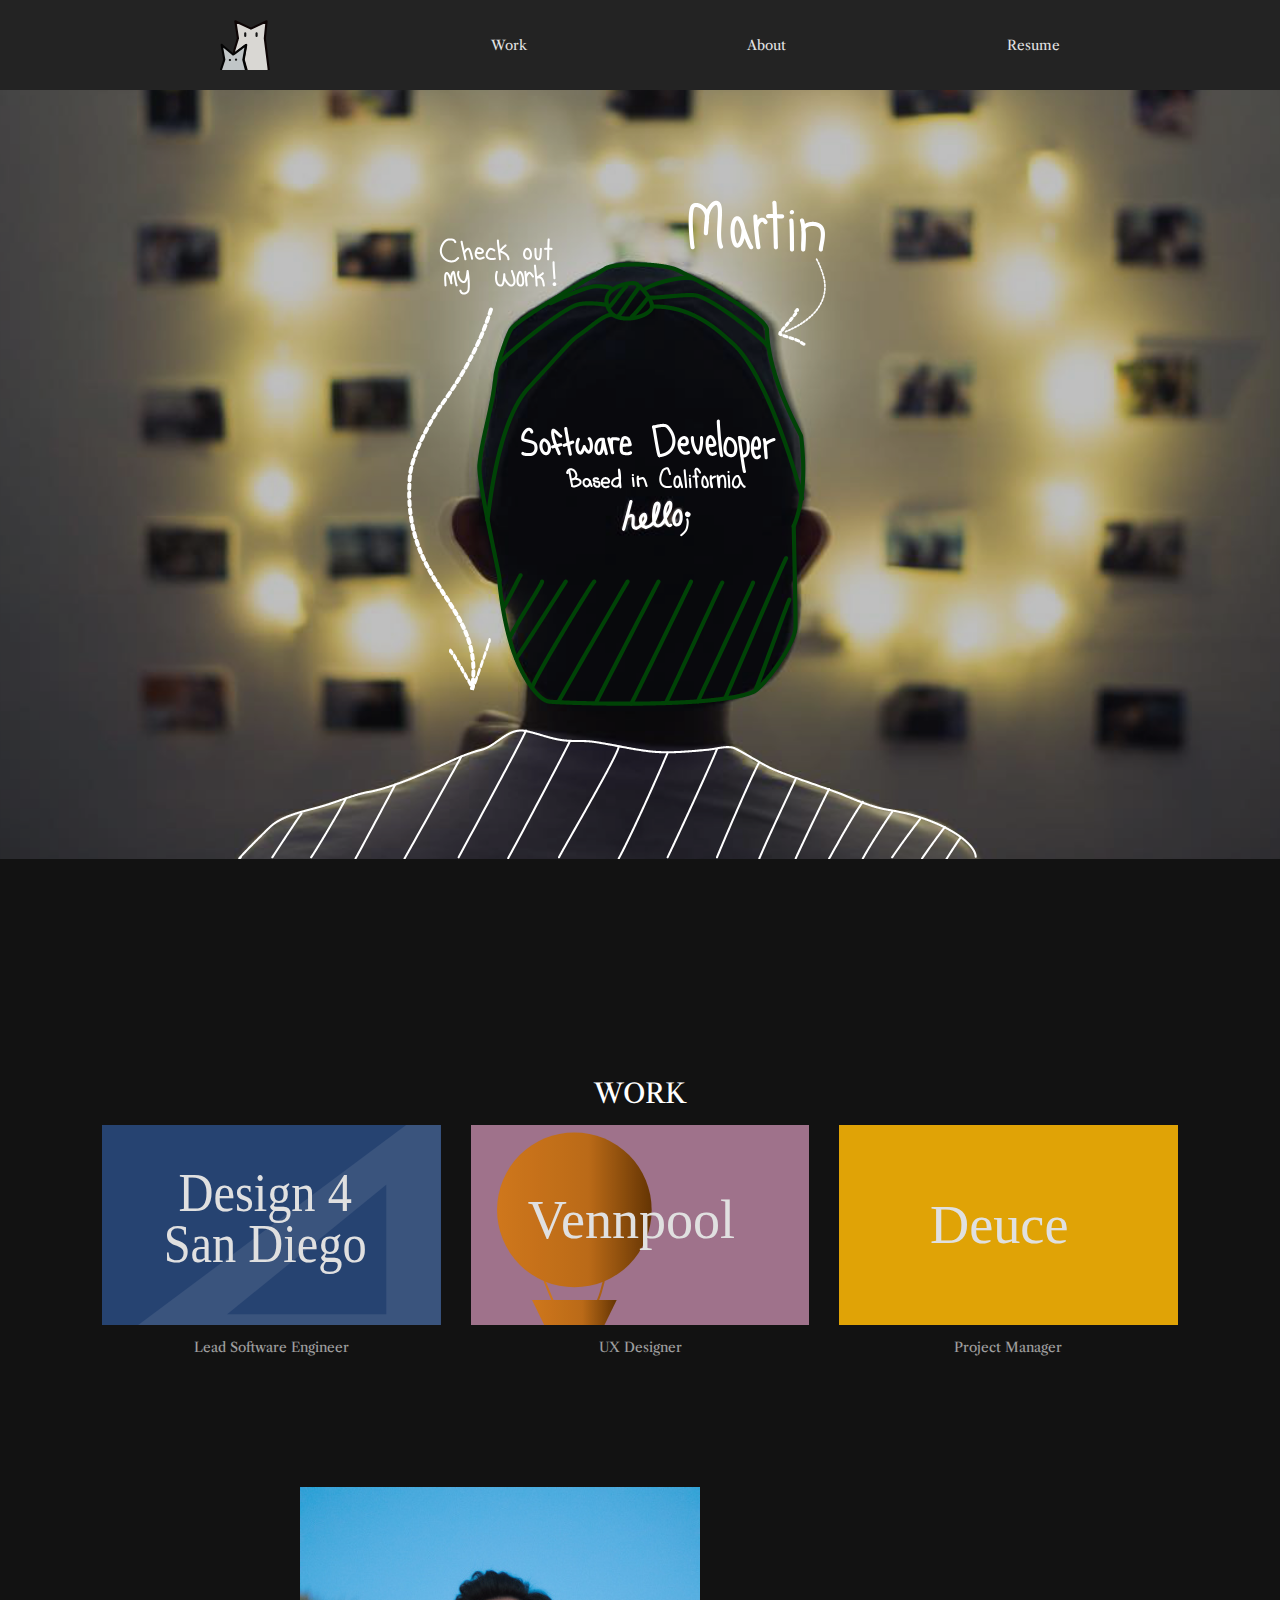
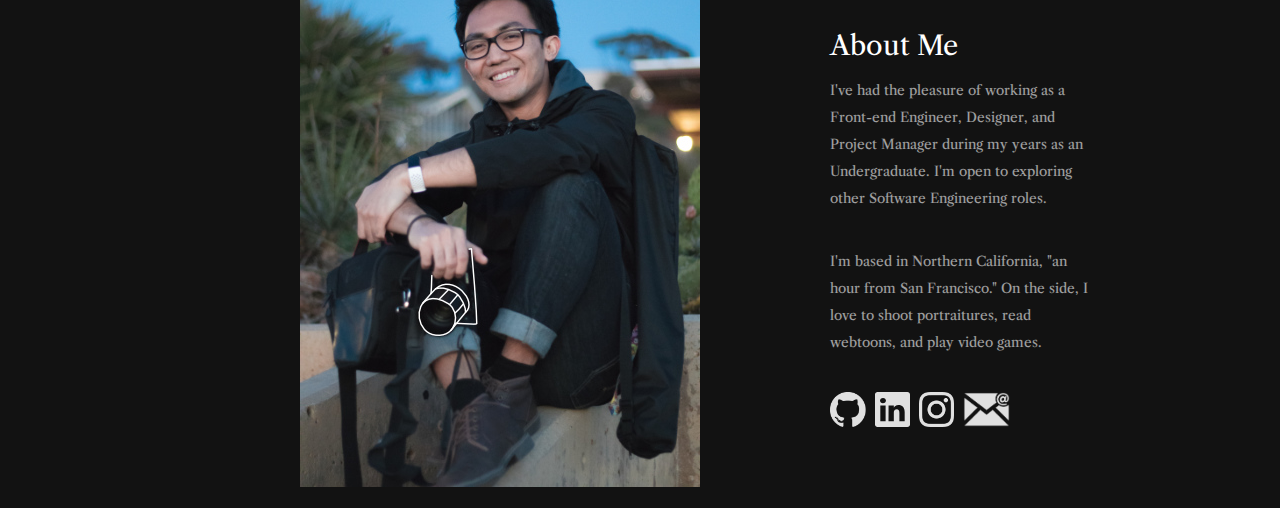
==== index.html @ 488934ab "Testing issue with landing" ====
<!DOCTYPE html>
<html lang="en">
  <head>
    <meta charset="UTF-8" />
    <meta
      name="description"
      content="Martin Magsombol is a Software Engineer based in Northern California. Checkout his portfolio site to learn more about him and his work."
    />
    <meta
      name="google-site-verification"
      content="google-site-verification=qLQUu4o3g-0mK7ypP46WqR-yk_J9QPBwUyNS51_XG0U"
    />
    <meta name="viewport" content="width=device-width, initial-scale=1.0" />
    <meta http-equiv="X-UA-Compatible" content="ie=edge" />
    <title>Martin Magsombol - Portfolio</title>
    <link rel="stylesheet" href="/css/global.css" />
    <link rel="stylesheet" href="/css/fonts.css" />
    <link rel="stylesheet" href="/css/index.css" />
    <link rel="icon" type="image/png" href="/media/favicon.png" />
    <link
      href="https://fonts.googleapis.com/css?family=Libre+Caslon+Text&amp;display=swap"
      rel="stylesheet"
    />
    <script type="module" src="/js/intersectionobserver.js"></script>
  </head>
  <body>
    <nav>
      <a href="#" style="height: 50px; width: 50px;">
        <img src="/media/logo.svg" />
      </a>
      <a href="/#work-text">Work</a>
      <a href="/#about-container">About</a>
      <a>Resume</a>
    </nav>

    <div id="landing-container"></div>

    <div id="main-content">
      <h2 id="work-text">WORK</h2>
      <div id="work-container">
        <div class="work-item" id="work1">
          <a class="entry-btn" href="/pages/d4sd.html">
            <img src="/media/d4sd.svg" alt="d4sd-work-button" />
          </a>
          <p>Lead Software Engineer</p>
        </div>

        <div class="work-item">
          <a class="entry-btn" href="/pages/vennpool.html">
            <img src="/media/vennpool.svg" alt="vennpool-work-button" />
          </a>
          <p>UX Designer</p>
        </div>

        <div class="work-item">
          <a class="entry-btn" href="/pages/deuce.html">
            <img src="/media/deuce.svg" alt="deuce-work-button" />
          </a>
          <p>Project Manager</p>
        </div>
      </div>
      <!-- End of work-container -->
      <div id="about-container">
        <div id="about-me-photo-container">
          <picture>
            <source
              type="image/jpg"
              media="(min-width: 1024px)"
              srcset="/media/about-me-lg.jpg"
            />
            <source
              type="image/jpg"
              media="(min-width: 768px) and (max-width: 1023px)"
              srcset="/media/about-me-md.jpg"
            />
            <source
              type="image/jpg"
              media="(min-width: 320px) and (max-width: 767px)"
              srcset="/media/about-me-sm.jpg"
            />
            <img src="/media/about-me-md.jpg" alt="martinmags-about-photo" />
          </picture>
        </div>
        <div id="about-bio">
          <h2 id="work-text">About Me</h2>
          <p>
            I've had the pleasure of working as a Front-end Engineer, Designer,
            and Project Manager during my years as an Undergraduate. I'm open to
            exploring other Software Engineering roles.
          </p>
          <p>
            I'm based in Northern California, "an hour from San Francisco." On
            the side, I love to shoot portraitures, read webtoons, and play
            video games.
          </p>

          <div id="contact">
            <a target="__blank" href="https://github.com/martinmags">
              <img src="/media/github.png" />
            </a>
            <a target="__blank" href="https://linkedin.com/in/martinmags">
              <img src="/media/linkedin.svg" />
            </a>
            <a target="__blank" href="https://instagram.com/re.mags">
              <img src="/media/instagram.png" />
            </a>
            <a href="mailto:martinremags@gmail.com">
              <img src="/media/email.png" />
            </a>
          </div>
        </div>
      </div>
    </div>
  </body>
</html>
---- css/global.css ----
/* http://meyerweb.com/eric/tools/css/reset/ 
   v2.0 | 20110126
   License: none (public domain)
*/

/* Reset */
html,
body,
div,
span,
applet,
object,
iframe,
h1,
h2,
h3,
h4,
h5,
h6,
p,
blockquote,
pre,
a,
abbr,
acronym,
address,
big,
cite,
code,
del,
dfn,
em,
img,
ins,
kbd,
q,
s,
samp,
small,
strike,
strong,
sub,
sup,
tt,
var,
b,
u,
i,
center,
dl,
dt,
dd,
fieldset,
form,
label,
legend,
table,
caption,
tbody,
tfoot,
thead,
tr,
th,
td,
article,
aside,
canvas,
details,
embed,
figure,
figcaption,
footer,
header,
hgroup,
menu,
nav,
output,
ruby,
section,
summary,
time,
mark,
audio,
video {
  margin: 0;
  padding: 0;
  border: 0;
  font-size: 100%;
  font: inherit;
  vertical-align: baseline;
}
/* HTML5 display-role reset for older browsers */
article,
aside,
details,
figcaption,
figure,
footer,
header,
hgroup,
menu,
nav,
section {
  display: block;
}
body {
  line-height: 1;
}
ol,
ul {
  list-style: none;
}
blockquote,
q {
  quotes: none;
}
blockquote:before,
blockquote:after,
q:before,
q:after {
  content: "";
  content: none;
}
table {
  border-collapse: collapse;
  border-spacing: 0;
}

/* Global */
:root {
  background-color: #121212;
  color: #ffffff;
}
ul,
ol,
li {
  margin-block-start: 0;
}
a {
  text-decoration: none;
  color: #ffffff;
  opacity: 0.87;
}
.emphasis {
  font-weight: bolder;
  color: #f6973e;
  opacity: 0.87;
}
nav {
  background-color: #232323;
  position: fixed;
  width: 100vw;
  height: 10vh;
  display: flex;
  flex-direction: row;
  justify-content: space-evenly;
  align-items: center;
  z-index: 2;
}
#main-content {
  padding: 10vh 8vw 2vh 8vw;
  overflow-y: hidden;
}

.entry-btn > img {
  width: 100%;
  height: 200px;
  object-fit: cover;
}
h1,
h2 {
  margin: 2vh 0vw;
}
li {
  list-style: disc;
}

/* Phone SM*/
@media (min-width: 320px) and (max-width: 413px) {
  #main-content {
    padding: 10vh 0vw 2vh 0vw;
  }
}
---- css/fonts.css ----
/* ADAPTIVE FONTS */
/* 
  Desktop   (min-width: 1824px)
  Laptop:   (min-width: 1024px) and (min-width: 1823px)
  Tablet:   (min-width: 768px) and (max-width: 1023px)
  Phone md: (min-width: 414px) and (max-width: 767px)
  Phone sm: (min-width: 320px) and (max-width: 413px)
*/
:root {
  font-size: 18px;
  font-family: "Libre Caslon Text", sans-serif;
}

h1 {
  font-size: 3rem;
}
h2 {
  font-size: 2rem;
}
p,
li,
a,
figcaption {
  line-height: 1.5rem;
  font-size: 1rem;
  max-width: 50ch;
}
p,
li {
  opacity: 0.6;
}

/* Phone SM*/
@media (min-width: 320px) and (max-width: 1823px) {
  p,
  li,
  a,
  figcaption {
    max-width: 30ch;
    font-size: 0.75rem;
  }
  h1 {
    font-size: 2.5rem;
  }
  h2 {
    font-size: 1.5rem;
  }
}
---- css/index.css ----
p {
  margin-bottom: 4vh;
}
#landing-me {
  object-fit: cover;
  height: inherit;
  width: inherit;
}
#contact a img {
  height: 35px;
  margin-right: 5px;
}
#landing-container {
  height: 100vh;
  width: 100vw;
  background-attachment: fixed;
  background-position: center;
  background-repeat: no-repeat;
  background-size: 100%;
  background-image: url("/media/landing.svg");
}
/* Work Content */
#work-text {
  margin-top: 10vh;
  text-align: center;
}
#work-container {
  display: grid;
  grid-template-columns: repeat(auto-fill, minmax(320px, 1fr));
  grid-gap: 30px;
}
#work-container p {
  text-align: center;
  max-width: inherit;
}

/* About Content */
#about-container {
  display: flex;
  flex-direction: column;
  align-items: center;
  justify-content: center;
}

#about-me-photo-container {
  display: flex;
  justify-content: center;
  align-items: center;
  width: 80vw;
}
#about-bio {
  display: flex;
  flex-direction: column;
  align-items: flex-start;
}

/* Tablets md and larger */
/* 
  Desktop   (min-width: 1824px)
  Laptop:   (max-width: 1024px)
  Tablet:   (max-width: 768px)
  Phone md: (max-width: 414px)
  Phone sm: (max-width: 320px)
*/
@media (min-width: 768px) {
  #about-container {
    flex-direction: row;
    height: auto;
    margin-top: 10vh;
  }
  #about-me-photo-container {
    justify-content: center;
    height: inherit;
    width: 50vw;
    margin-right: 10px;
  }
  #about-me-bio {
    width: 50vw;
  }
  .process-icon {
    width: 128px;
  }
}
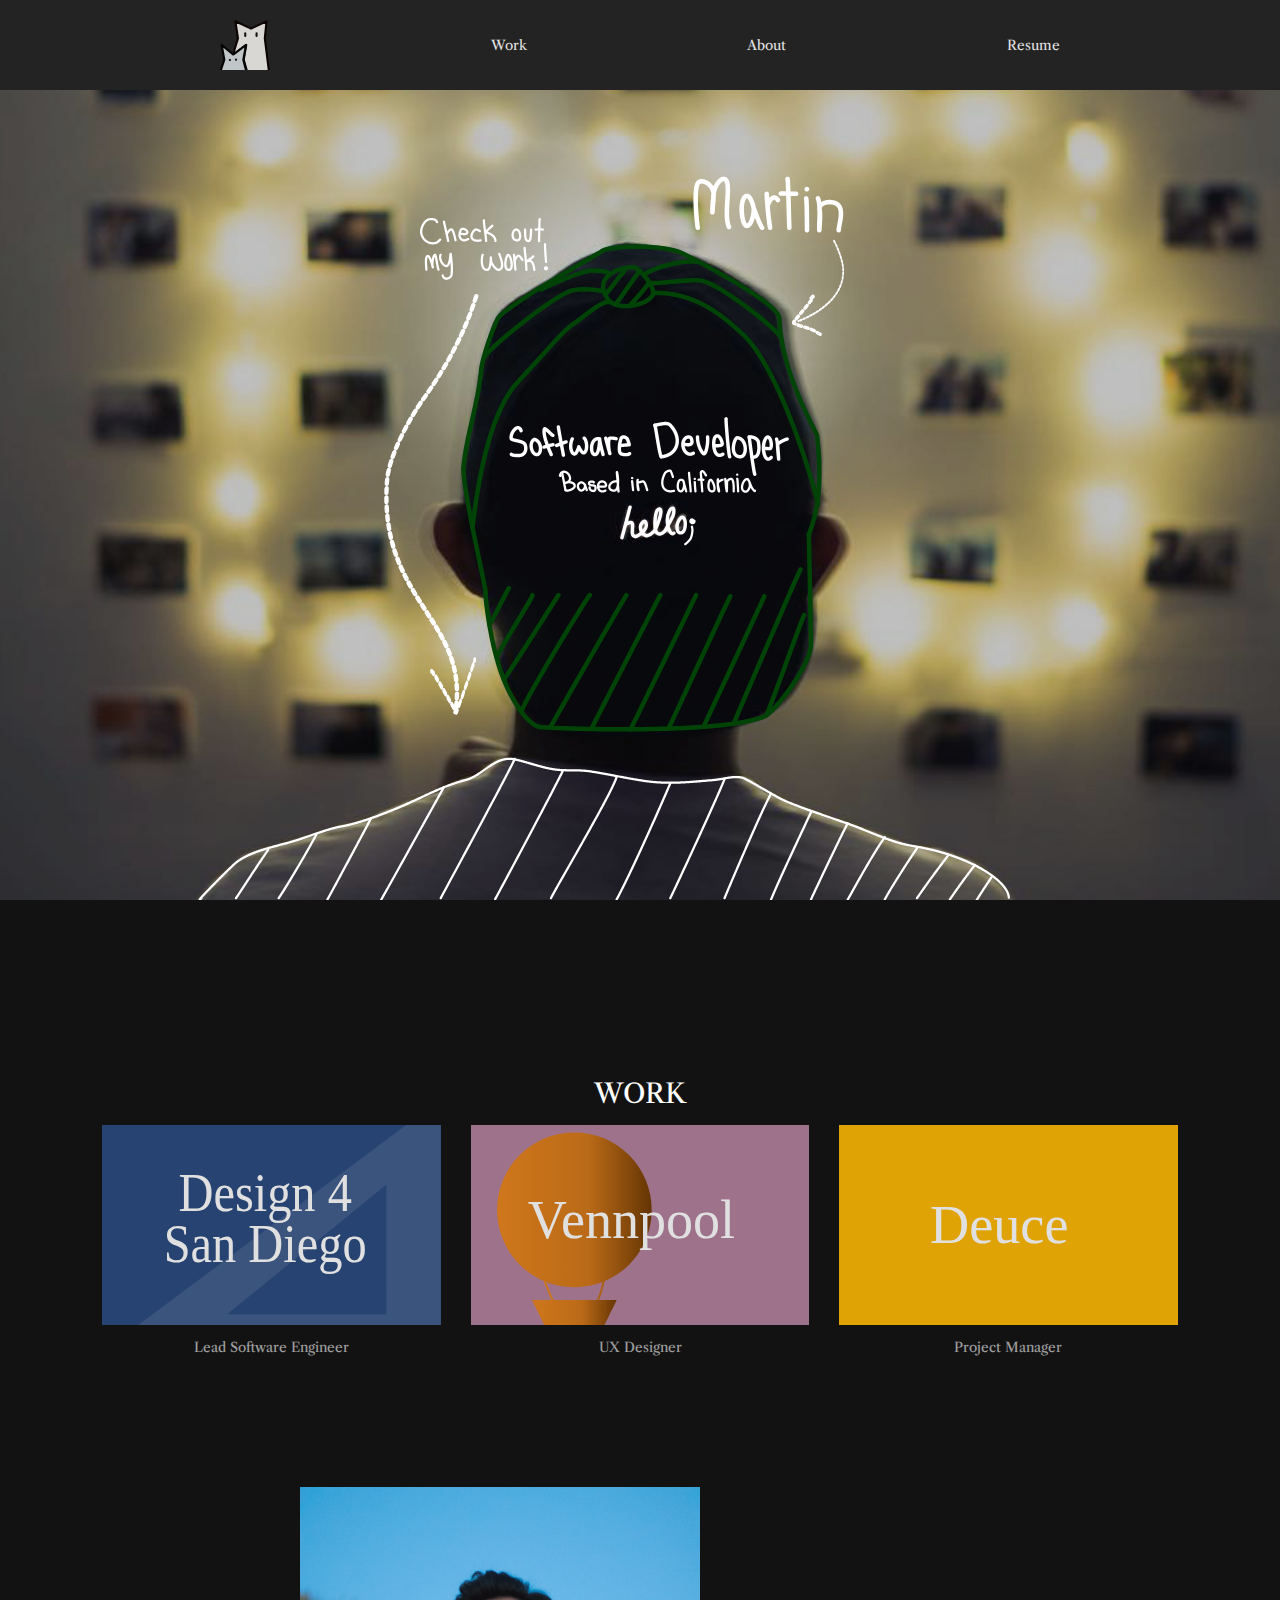
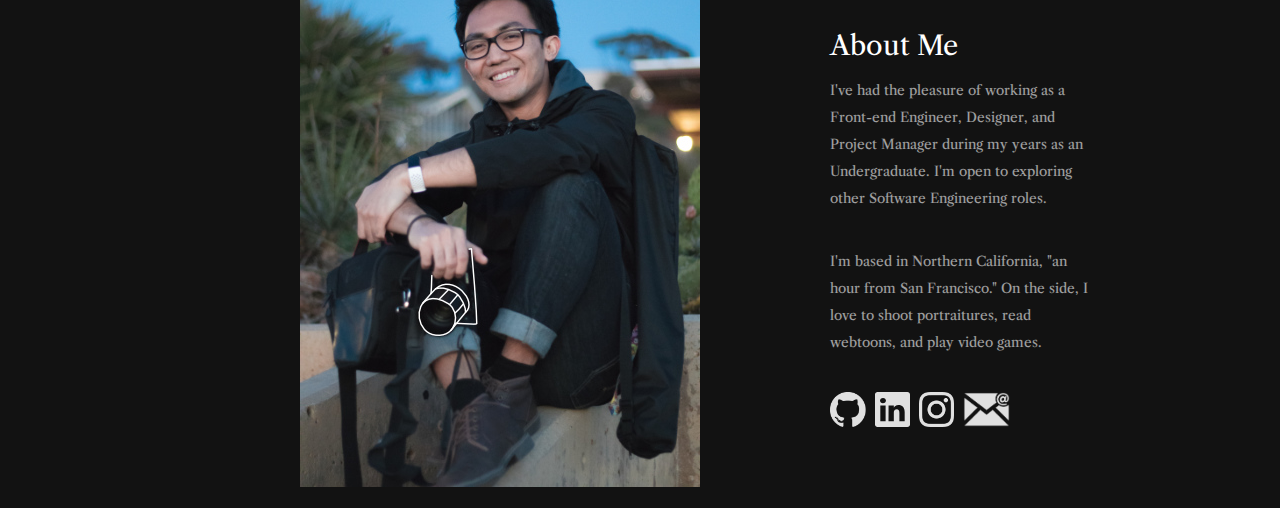
==== commit 1c1501d2: "Found out, parallax is slow on mobile" ====
--- a/index.html
+++ b/index.html
@@ -33,7 +33,9 @@
       <a>Resume</a>
     </nav>
 
-    <div id="landing-container"></div>
+    <div id="landing-container">
+      <img id="landing-me" src="/media/landing.svg" />
+    </div>
 
     <div id="main-content">
       <h2 id="work-text">WORK</h2>
--- a/css/index.css
+++ b/css/index.css
@@ -6,19 +6,34 @@
   height: inherit;
   width: inherit;
 }
+
 #contact a img {
   height: 35px;
   margin-right: 5px;
 }
+#landing-me p {
+  position: absolute;
+  z-index: 1;
+  color: white;
+  font-size: 1.5rem;
+  max-width: 20ch;
+  text-align: center;
+  line-height: 2rem;
+}
+#intro {
+  font-size: 3rem;
+}
+#landing-me img {
+  height: 100vh;
+  width: 100vw;
+  object-fit: cover;
+  opacity: 0.7;
+}
 #landing-container {
   height: 100vh;
   width: 100vw;
-  background-attachment: fixed;
-  background-position: center;
-  background-repeat: no-repeat;
-  background-size: 100%;
-  background-image: url("/media/landing.svg");
 }
+
 /* Work Content */
 #work-text {
   margin-top: 10vh;
@@ -80,4 +95,16 @@
   .process-icon {
     width: 128px;
   }
+  #landing-container {
+    height: 100vh;
+    width: 100vw;
+    background-attachment: fixed;
+    background-position: center;
+    background-repeat: no-repeat;
+    background-size: cover;
+    background-image: url("/media/landing.svg");
+  }
+  #landing-me {
+    display: none;
+  }
 }
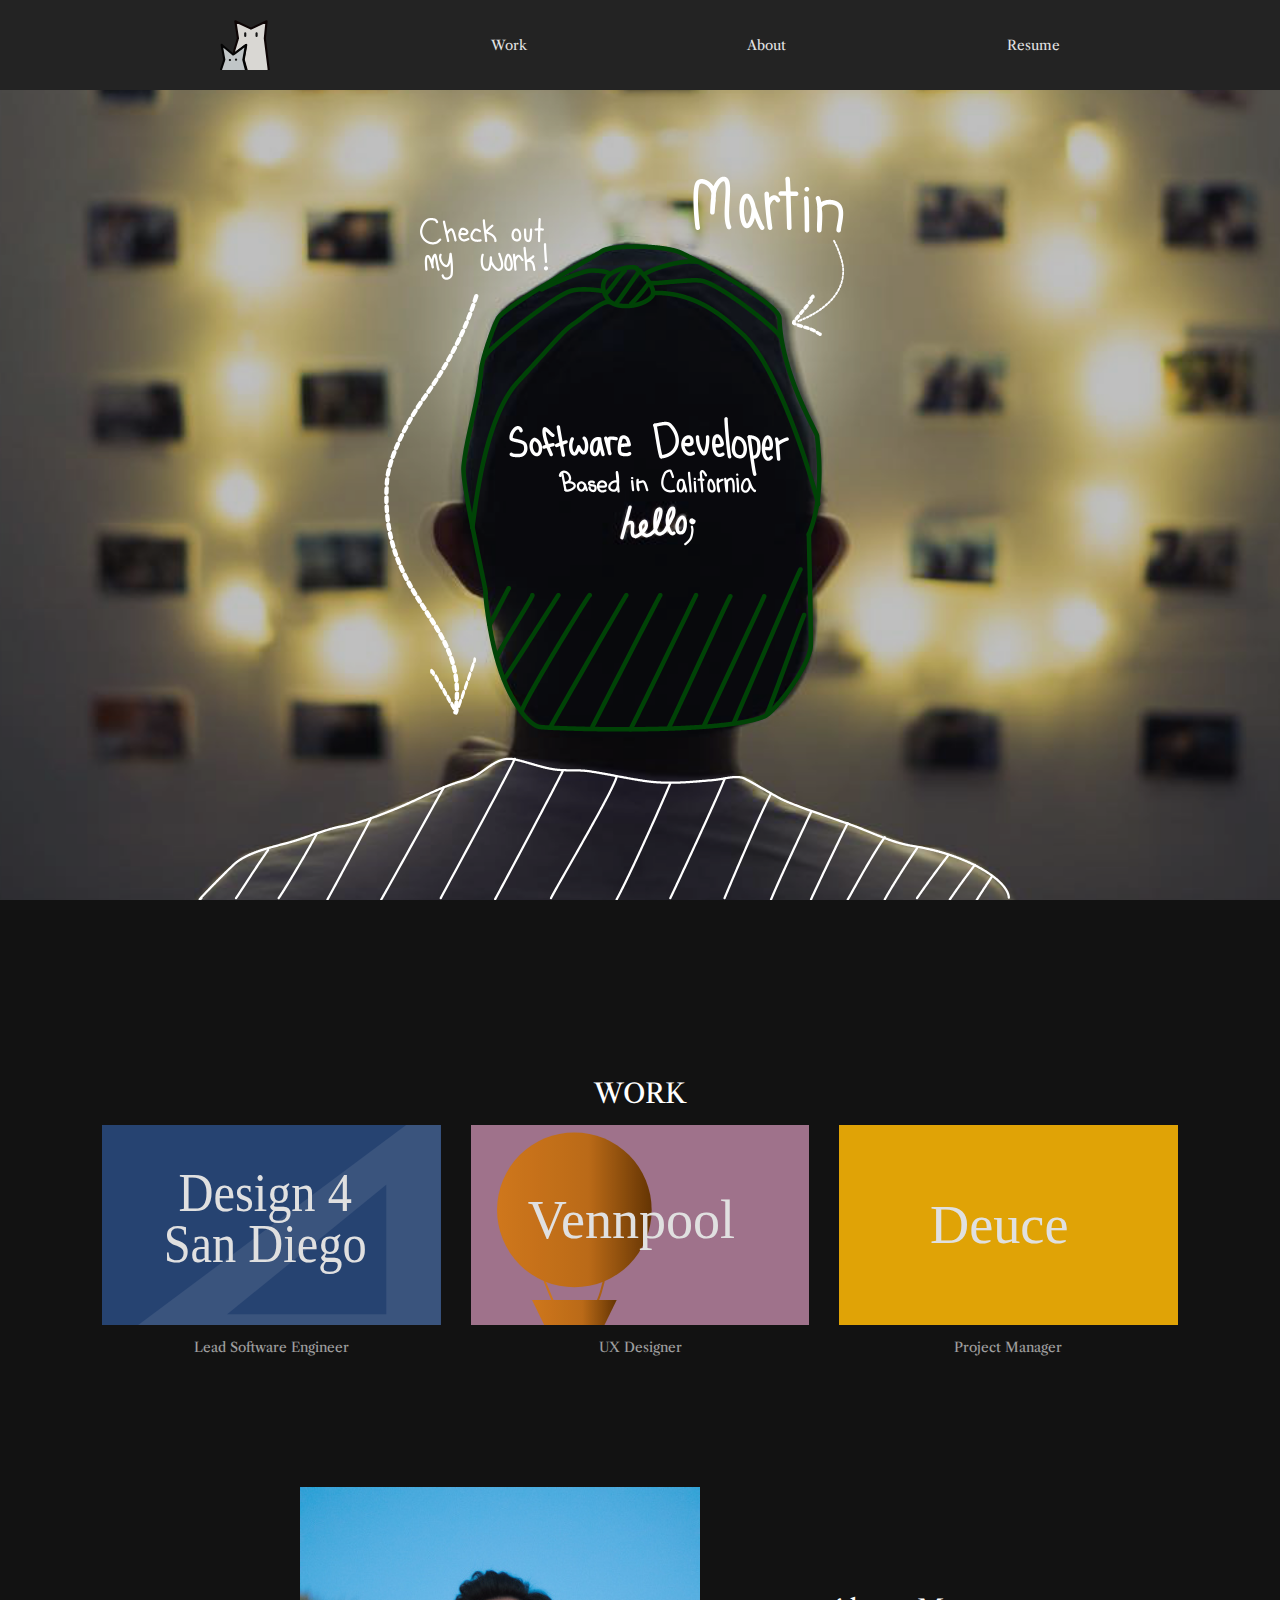
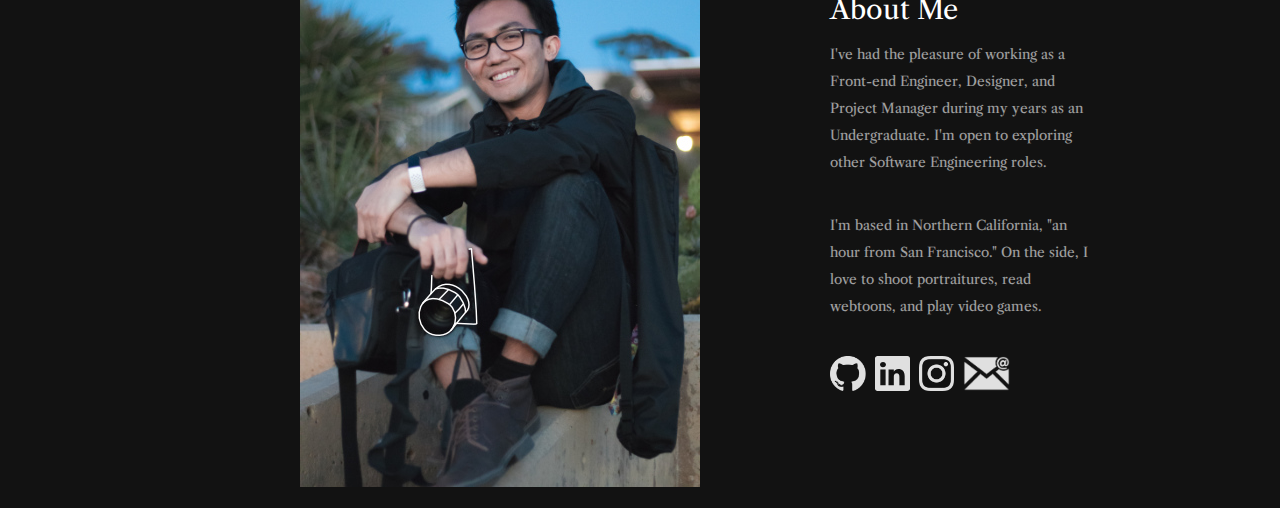
==== commit 50f99497: "fixing index audit" ====
--- a/index.html
+++ b/index.html
@@ -26,7 +26,7 @@
   <body>
     <nav>
       <a href="#" style="height: 50px; width: 50px;">
-        <img src="/media/logo.svg" />
+        <img src="/media/logo.svg" alt="martinmags_logo" />
       </a>
       <a href="/#work-text">Work</a>
       <a href="/#about-container">About</a>
@@ -34,7 +34,7 @@
     </nav>
 
     <div id="landing-container">
-      <img id="landing-me" src="/media/landing.svg" />
+      <img id="landing-me" src="/media/landing.svg" alt="landing-background" />
     </div>
 
     <div id="main-content">
@@ -84,7 +84,7 @@
           </picture>
         </div>
         <div id="about-bio">
-          <h2 id="work-text">About Me</h2>
+          <h2>About Me</h2>
           <p>
             I've had the pleasure of working as a Front-end Engineer, Designer,
             and Project Manager during my years as an Undergraduate. I'm open to
@@ -98,16 +98,16 @@
 
           <div id="contact">
             <a target="__blank" href="https://github.com/martinmags">
-              <img src="/media/github.png" />
+              <img src="/media/github.png" alt="github-link" />
             </a>
             <a target="__blank" href="https://linkedin.com/in/martinmags">
-              <img src="/media/linkedin.svg" />
+              <img src="/media/linkedin.svg" alt="linkedin-link" />
             </a>
             <a target="__blank" href="https://instagram.com/re.mags">
-              <img src="/media/instagram.png" />
+              <img src="/media/instagram.png" alt="instagram-link" />
             </a>
             <a href="mailto:martinremags@gmail.com">
-              <img src="/media/email.png" />
+              <img src="/media/email.png" alt="email-link" />
             </a>
           </div>
         </div>
--- a/css/index.css
+++ b/css/index.css
@@ -4,7 +4,7 @@
 #landing-me {
   object-fit: cover;
   height: inherit;
-  width: inherit;
+  width: 100%;
 }
 
 #contact a img {
@@ -19,15 +19,6 @@
   max-width: 20ch;
   text-align: center;
   line-height: 2rem;
-}
-#intro {
-  font-size: 3rem;
-}
-#landing-me img {
-  height: 100vh;
-  width: 100vw;
-  object-fit: cover;
-  opacity: 0.7;
 }
 #landing-container {
   height: 100vh;
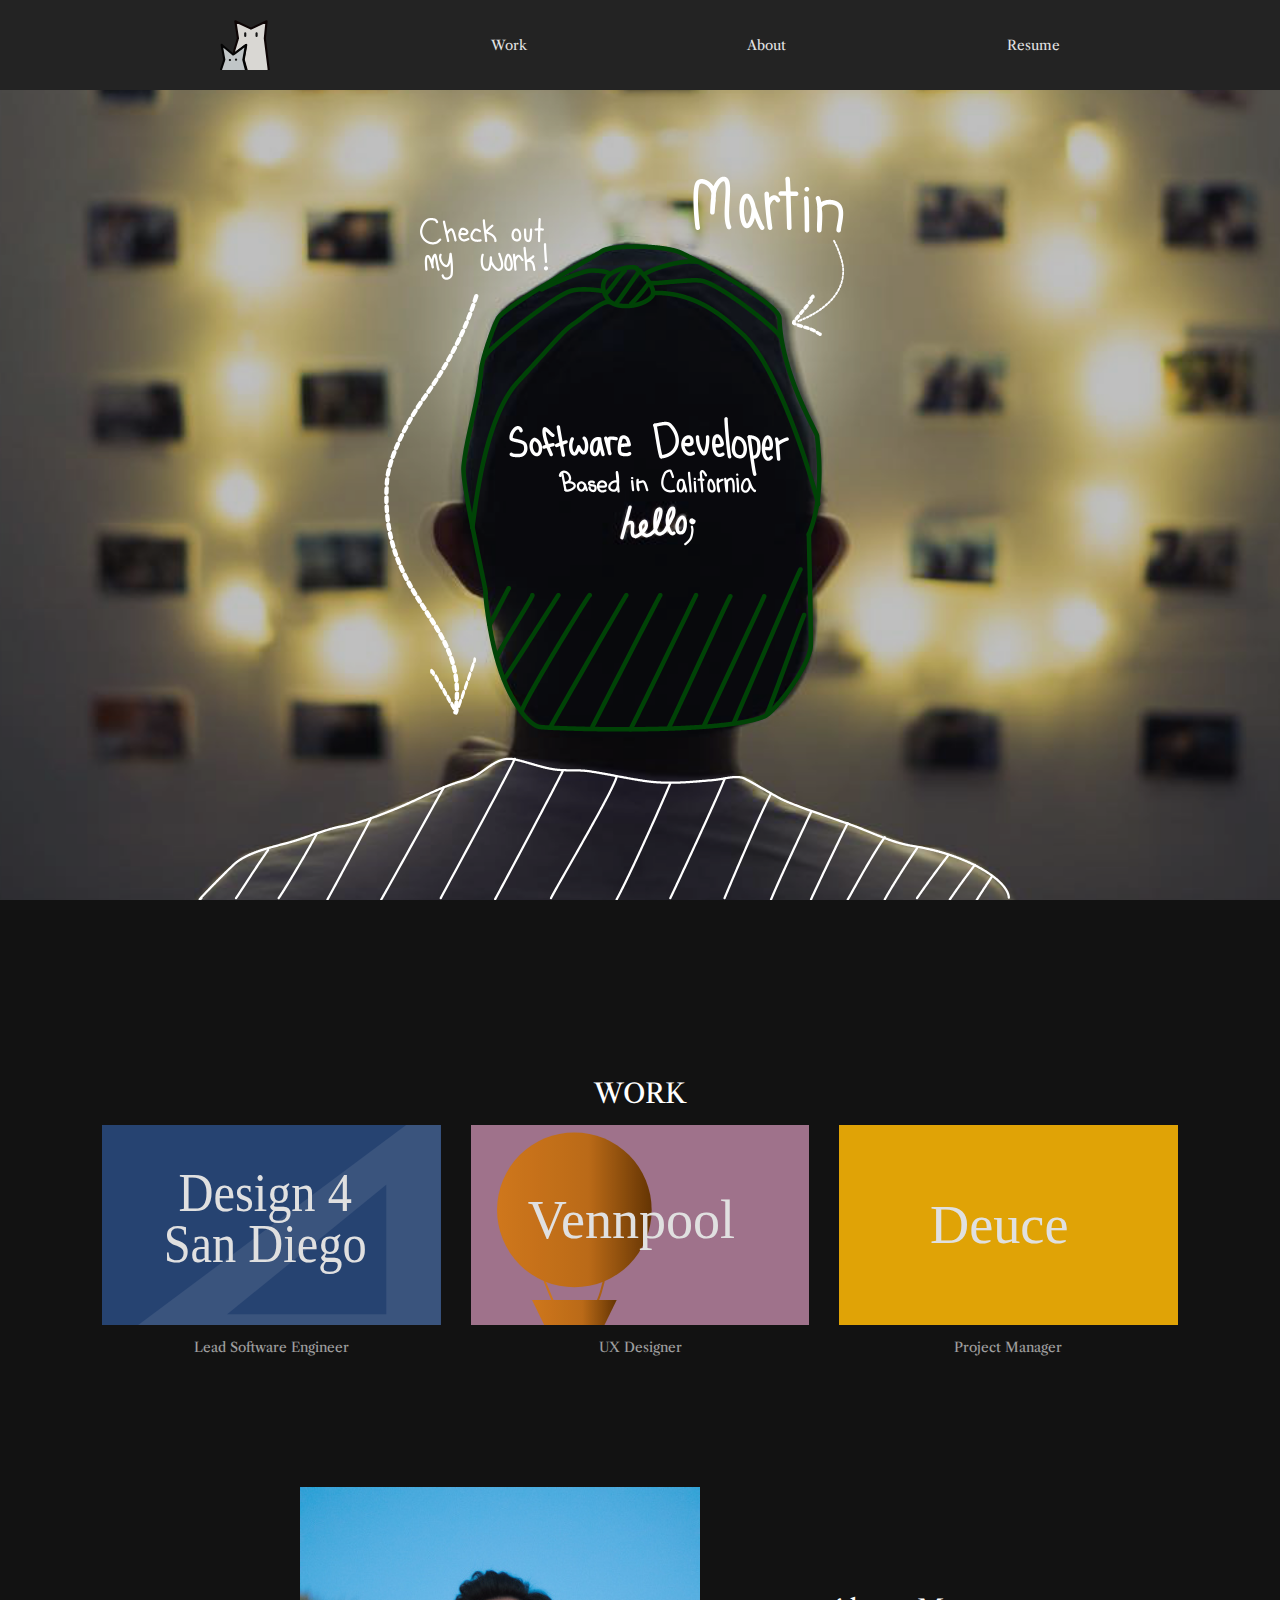
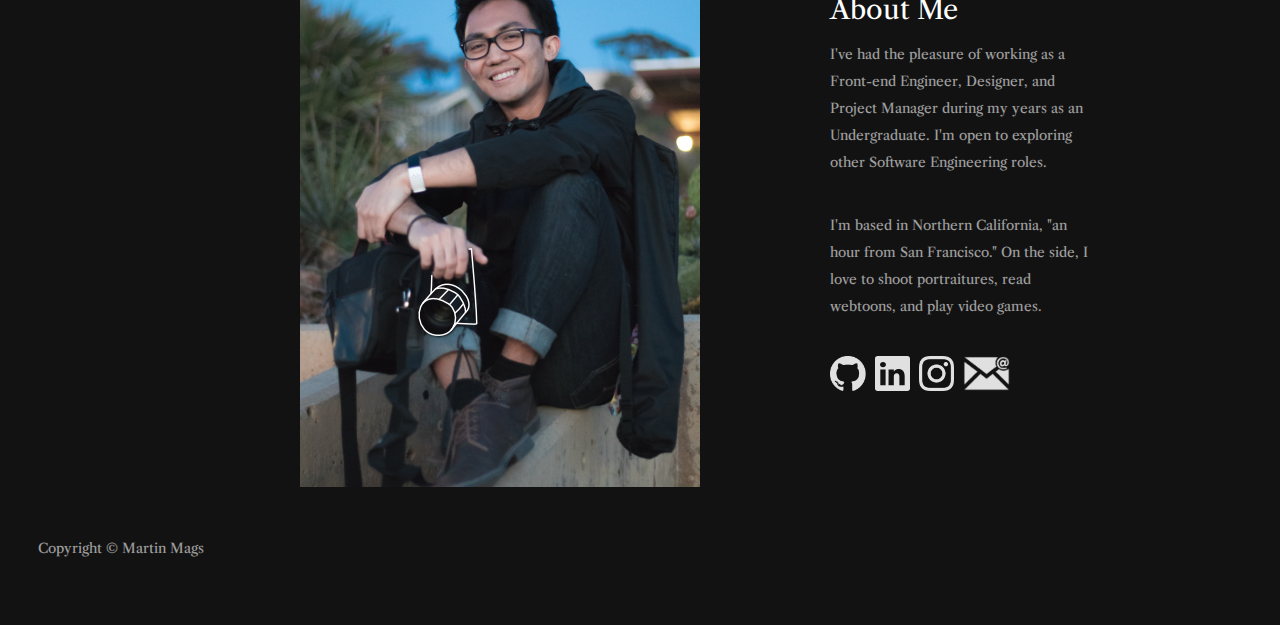
==== commit 488a1ab0: "fixed 404" ====
--- a/index.html
+++ b/index.html
@@ -21,7 +21,6 @@
       href="https://fonts.googleapis.com/css?family=Libre+Caslon+Text&amp;display=swap"
       rel="stylesheet"
     />
-    <script type="module" src="/js/intersectionobserver.js"></script>
   </head>
   <body>
     <nav>
@@ -40,7 +39,7 @@
     <div id="main-content">
       <h2 id="work-text">WORK</h2>
       <div id="work-container">
-        <div class="work-item" id="work1">
+        <div class="work-item">
           <a class="entry-btn" href="/pages/d4sd.html">
             <img src="/media/d4sd.svg" alt="d4sd-work-button" />
           </a>
@@ -113,5 +112,8 @@
         </div>
       </div>
     </div>
+    <footer id="foot">
+      <p>Copyright &copy; Martin Mags</p>
+    </footer>
   </body>
 </html>
--- a/css/global.css
+++ b/css/global.css
@@ -174,6 +174,11 @@
 li {
   list-style: disc;
 }
+#foot {
+  padding: 3vh 3vw;
+  font-size: 0.7em;
+  font-weight: 300;
+}
 
 /* Phone SM*/
 @media (min-width: 320px) and (max-width: 413px) {
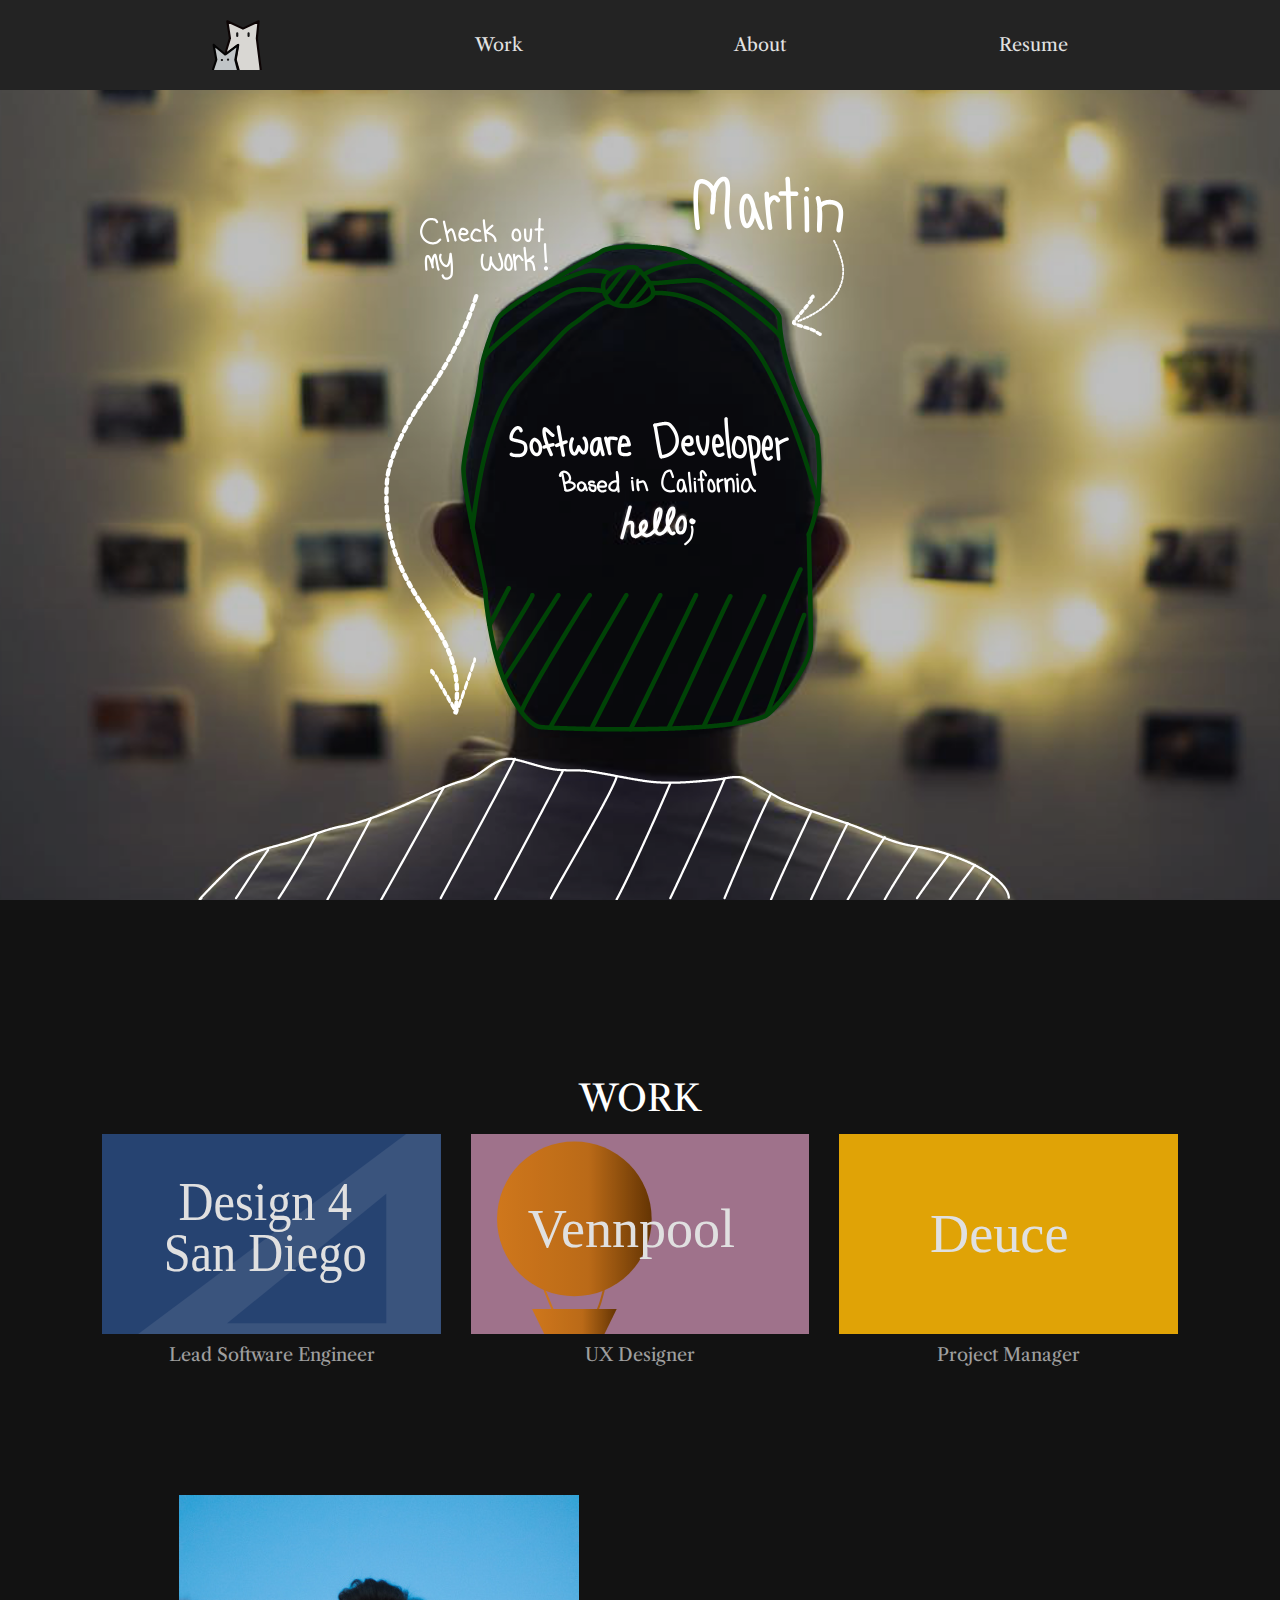
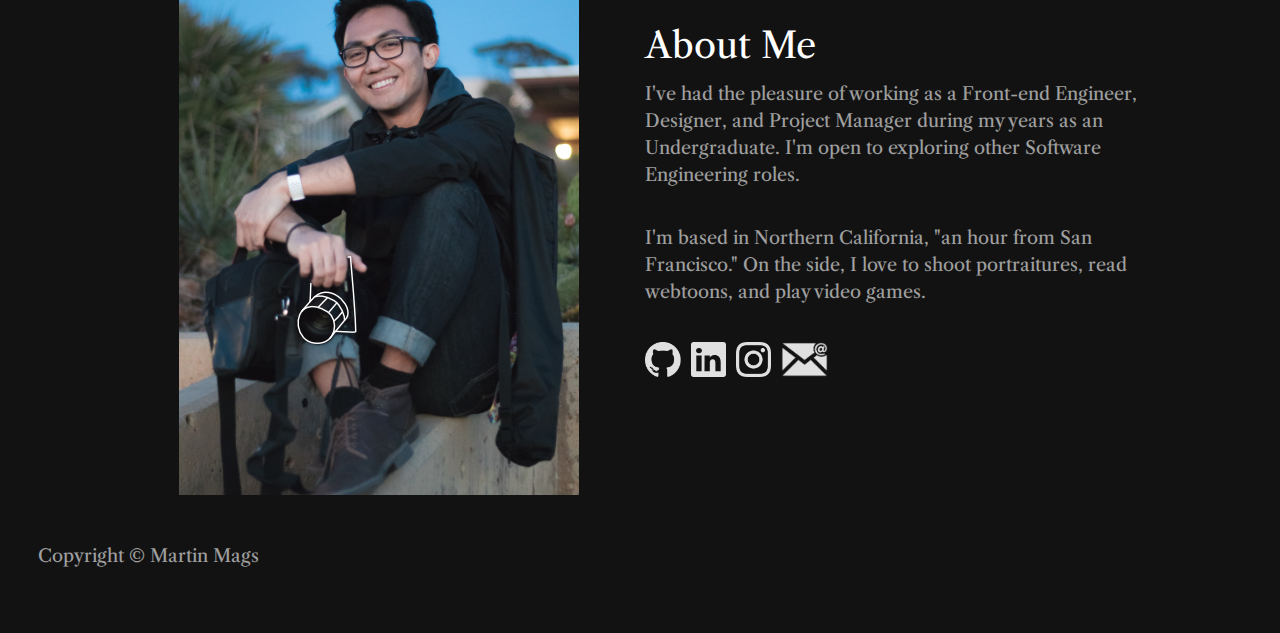
==== commit 001bf12a: "Fixing work href" ====
--- a/index.html
+++ b/index.html
@@ -27,7 +27,7 @@
       <a href="#" style="height: 50px; width: 50px;">
         <img src="/media/logo.svg" alt="martinmags_logo" />
       </a>
-      <a href="/#work-text">Work</a>
+      <a href="/#main-content">Work</a>
       <a href="/#about-container">About</a>
       <a>Resume</a>
     </nav>
--- a/css/global.css
+++ b/css/global.css
@@ -179,6 +179,9 @@
   font-size: 0.7em;
   font-weight: 300;
 }
+body {
+  overflow-x: hidden;
+}
 
 /* Phone SM*/
 @media (min-width: 320px) and (max-width: 413px) {
--- a/css/fonts.css
+++ b/css/fonts.css
@@ -31,7 +31,7 @@
 }
 
 /* Phone SM*/
-@media (min-width: 320px) and (max-width: 1823px) {
+@media (min-width: 320px) and (max-width: 1023px) {
   p,
   li,
   a,
--- a/css/index.css
+++ b/css/index.css
@@ -68,24 +68,7 @@
   Phone md: (max-width: 414px)
   Phone sm: (max-width: 320px)
 */
-@media (min-width: 768px) {
-  #about-container {
-    flex-direction: row;
-    height: auto;
-    margin-top: 10vh;
-  }
-  #about-me-photo-container {
-    justify-content: center;
-    height: inherit;
-    width: 50vw;
-    margin-right: 10px;
-  }
-  #about-me-bio {
-    width: 50vw;
-  }
-  .process-icon {
-    width: 128px;
-  }
+@media (min-width: 1025px) {
   #landing-container {
     height: 100vh;
     width: 100vw;
@@ -98,4 +81,18 @@
   #landing-me {
     display: none;
   }
+  #about-container {
+    flex-direction: row;
+    height: auto;
+    margin-top: 10vh;
+  }
+  #about-me-photo-container {
+    justify-content: center;
+    height: inherit;
+    width: 40vw;
+    margin-right: 10px;
+  }
+  #about-bio {
+    width: 40vw;
+  }
 }
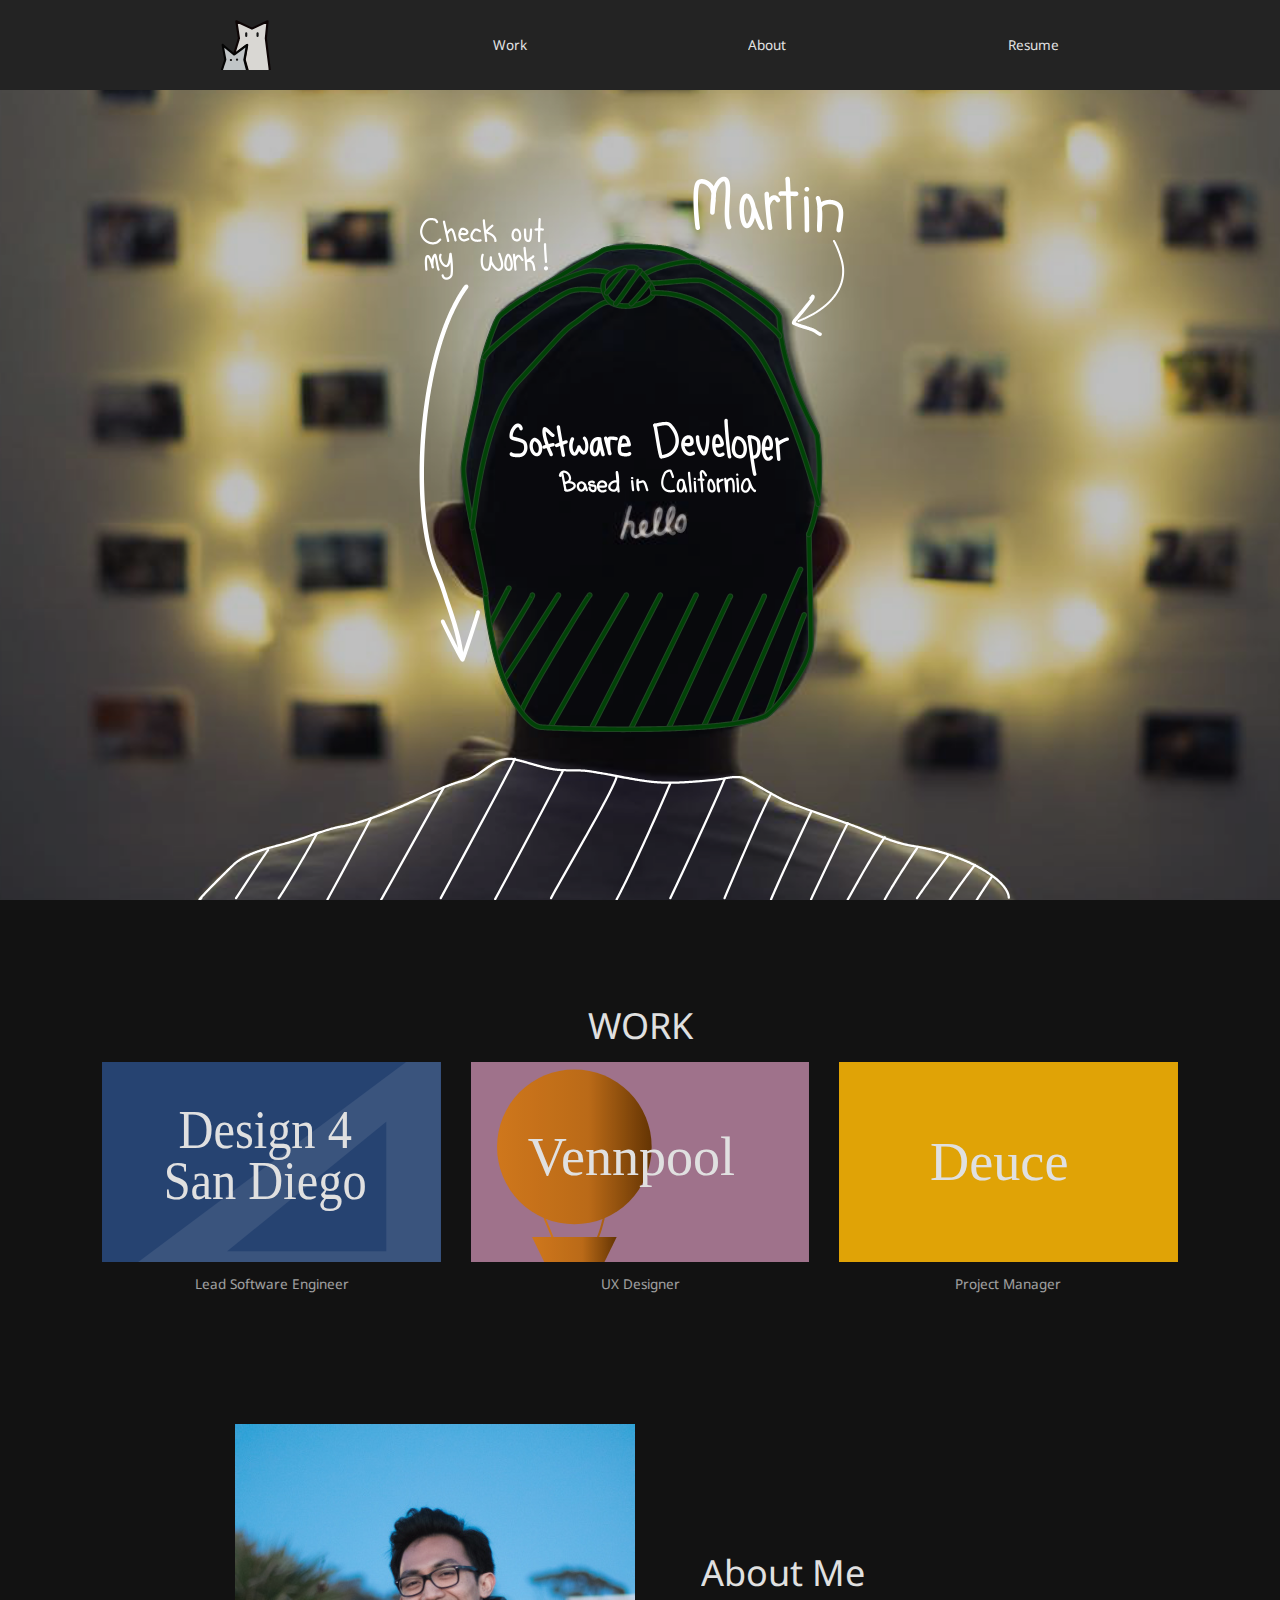
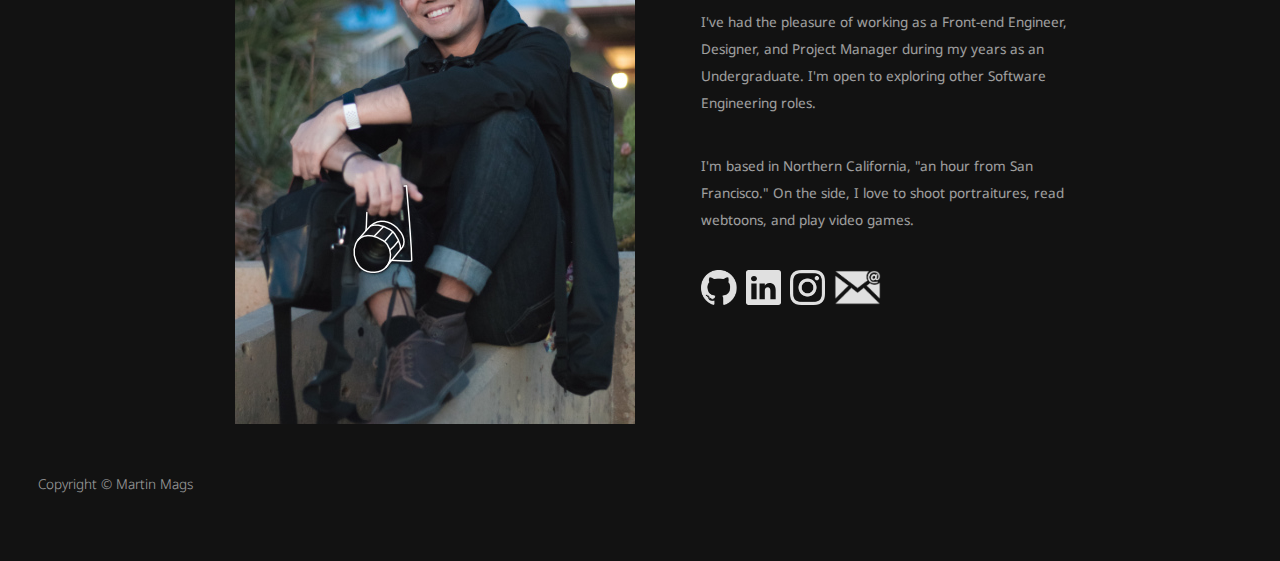
==== commit 4d3c2e96: "minified svgs" ====
--- a/index.html
+++ b/index.html
@@ -18,7 +18,7 @@
     <link rel="stylesheet" href="/css/index.css" />
     <link rel="icon" type="image/png" href="/media/favicon.png" />
     <link
-      href="https://fonts.googleapis.com/css?family=Libre+Caslon+Text&amp;display=swap"
+      href="https://fonts.googleapis.com/css?family=Noto+Sans&display=swap"
       rel="stylesheet"
     />
   </head>
--- a/css/fonts.css
+++ b/css/fonts.css
@@ -8,21 +8,23 @@
 */
 :root {
   font-size: 18px;
-  font-family: "Libre Caslon Text", sans-serif;
+  font-family: "Noto Sans", sans-serif;
 }
 
 h1 {
   font-size: 3rem;
+  opacity: 0.87;
 }
 h2 {
   font-size: 2rem;
+  opacity: 0.87;
 }
 p,
 li,
 a,
 figcaption {
   line-height: 1.5rem;
-  font-size: 1rem;
+  font-size: 0.75rem;
   max-width: 50ch;
 }
 p,
@@ -31,13 +33,12 @@
 }
 
 /* Phone SM*/
-@media (min-width: 320px) and (max-width: 1023px) {
+@media (min-width: 320px) and (max-width: 767px) {
   p,
   li,
   a,
   figcaption {
     max-width: 30ch;
-    font-size: 0.75rem;
   }
   h1 {
     font-size: 2.5rem;
--- a/css/index.css
+++ b/css/index.css
@@ -27,7 +27,6 @@
 
 /* Work Content */
 #work-text {
-  margin-top: 10vh;
   text-align: center;
 }
 #work-container {
@@ -93,6 +92,6 @@
     margin-right: 10px;
   }
   #about-bio {
-    width: 40vw;
+    /* width: 40vw; */
   }
 }
